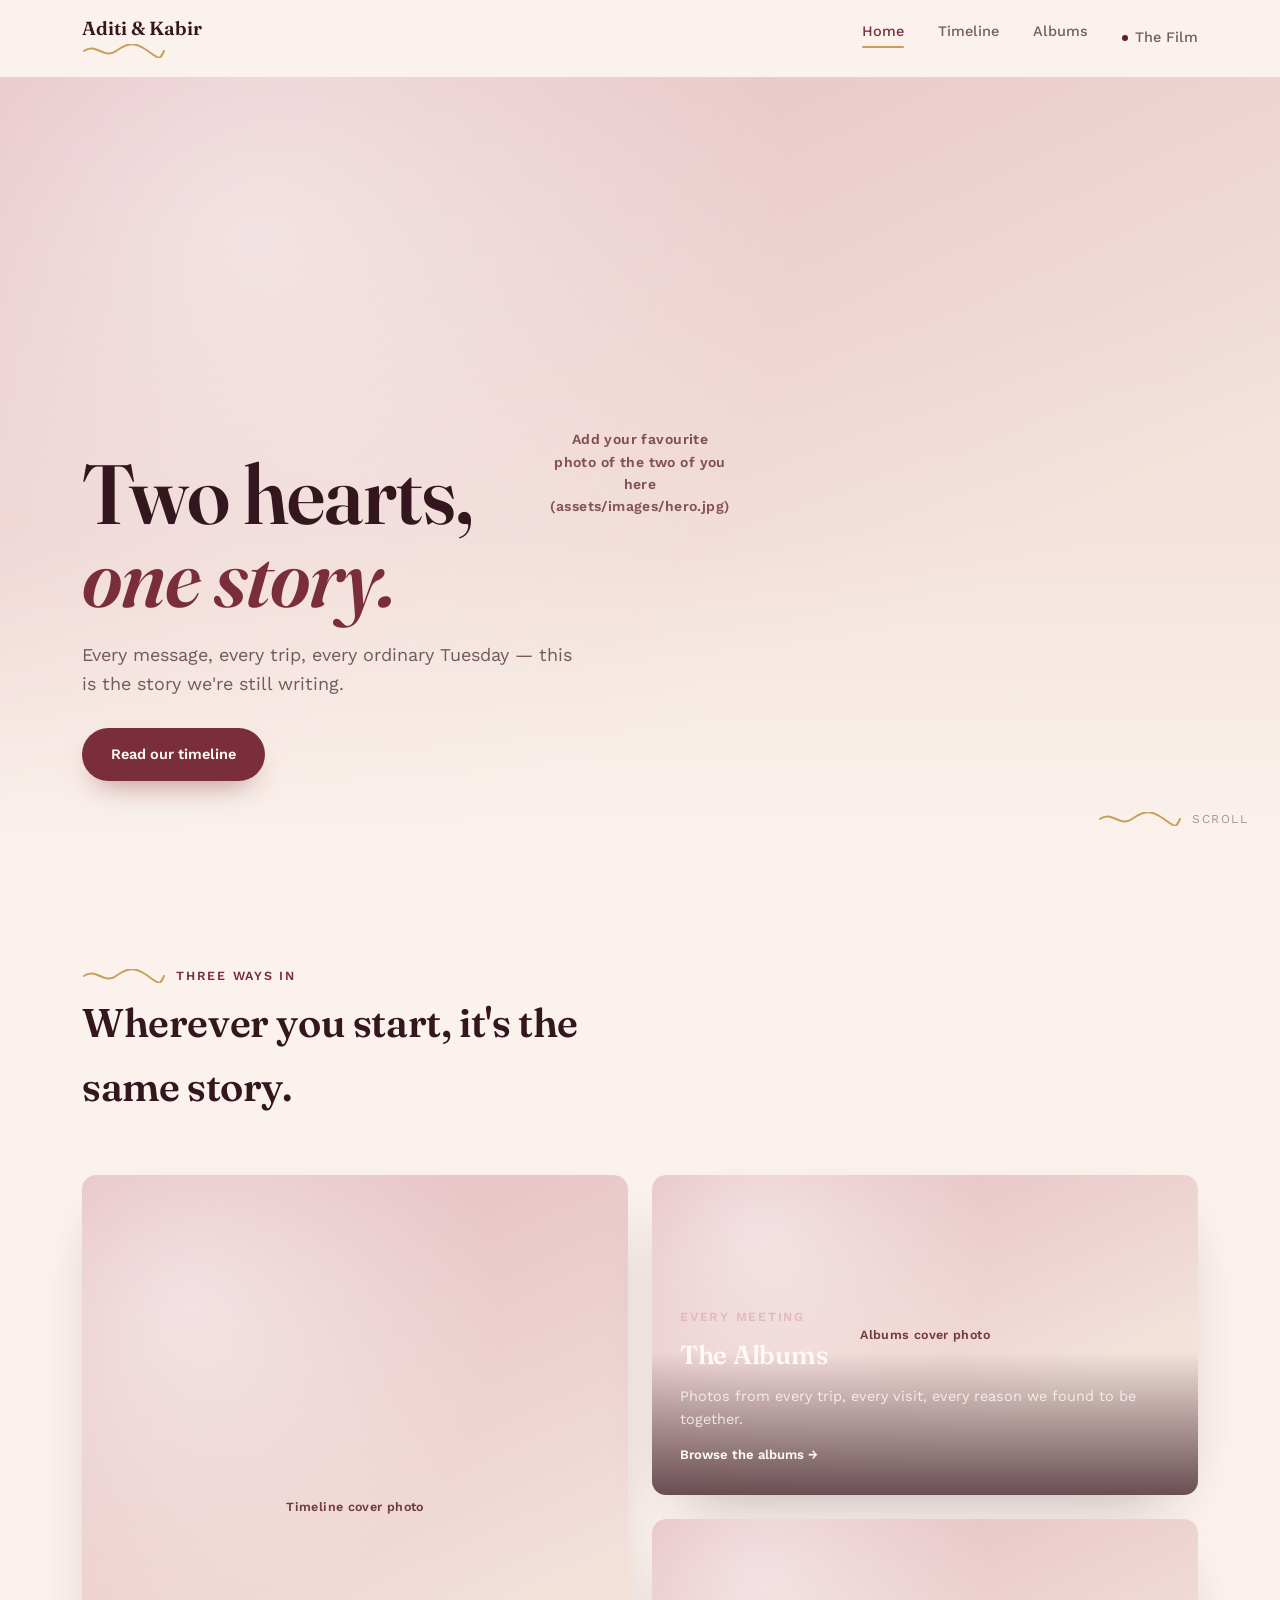
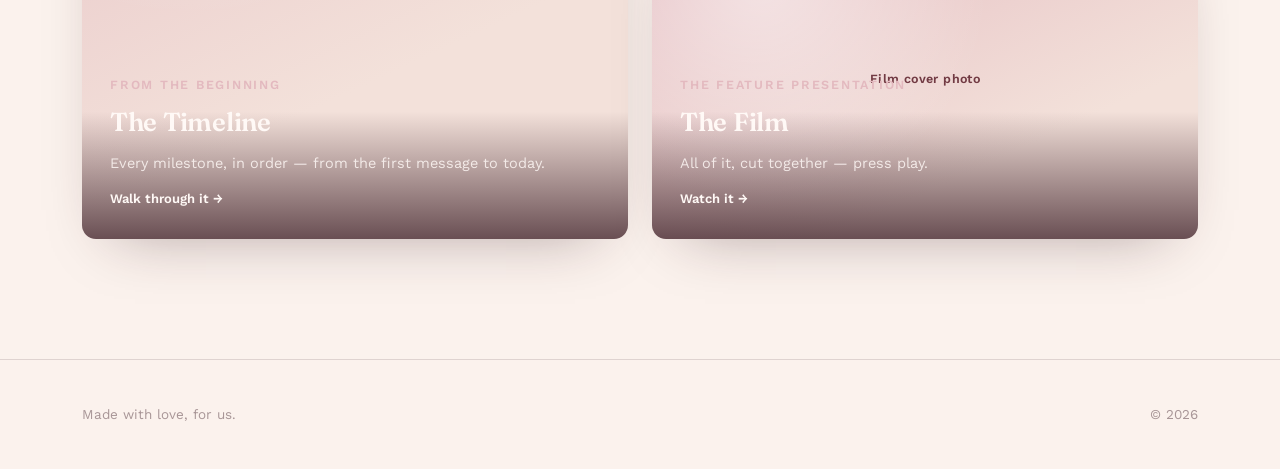
==== index.html @ 3a063661 "Update index.html" ====
<!DOCTYPE html>
<html lang="en">
<head>
<meta charset="UTF-8">
<meta name="viewport" content="width=device-width, initial-scale=1.0">
<title>Sreelajoyoti & Arijeet</title>
<link rel="preconnect" href="https://fonts.googleapis.com">
<link href="https://fonts.googleapis.com/css2?family=Fraunces:ital,wght@0,300..700;1,300..700&family=Work+Sans:wght@400;500;600;700&display=swap" rel="stylesheet">
<link rel="stylesheet" href="css/style.css">
</head>
<body>

<header class="site-header">
  <div class="wrap">
    <a href="index.html" class="logo">
      <span data-couple-names>Our Story</span>
      <small data-thread></small>
    </a>
    <nav>
      <button class="nav-toggle" aria-label="Toggle menu" aria-expanded="false">
        <span></span><span></span><span></span>
      </button>
      <ul class="nav-links">
        <li><a href="index.html" aria-current="page">Home</a></li>
        <li><a href="timeline.html">Timeline</a></li>
        <li><a href="albums.html">Albums</a></li>
        <li><a href="film.html" class="nav-film">The Film</a></li>
      </ul>
    </nav>
  </div>
</header>

<section class="hero">
  <div class="hero-media">
    <div class="placeholder"><span>Add your favourite photo of the two of you here (assets/images/hero.jpg)</span></div>
  </div>
  <div class="hero-inner">
    <h1 id="hero-title">Two hearts,<br><em>one story.</em></h1>
    <p id="hero-subtext">Every message, every trip, every ordinary Tuesday - this is the story we're still writing.</p>
    <a href="timeline.html" class="btn btn-primary">Read our timeline</a>
  </div>
  <div class="scroll-cue"><span data-thread></span> Scroll</div>
</section>

<section class="doors-section">
  <div class="wrap">
    <div class="doors-head">
      <span class="eyebrow"><span data-thread></span> Three ways in</span>
      <h2>Wherever you start, it's the same story.</h2>
    </div>
    <div class="doors-grid">
      <a href="timeline.html" class="door">
        <div class="placeholder"><span>Timeline cover photo</span></div>
        <div class="door-content">
          <span class="eyebrow">From the beginning</span>
          <h3>The Timeline</h3>
          <p>Every milestone, in order — from the first message to today.</p>
          <span class="door-arrow">Walk through it →</span>
        </div>
      </a>
      <a href="albums.html" class="door">
        <div class="placeholder"><span>Albums cover photo</span></div>
        <div class="door-content">
          <span class="eyebrow">Every meeting</span>
          <h3>The Albums</h3>
          <p>Photos from every trip, every visit, every reason we found to be together.</p>
          <span class="door-arrow">Browse the albums →</span>
        </div>
      </a>
      <a href="film.html" class="door">
        <div class="placeholder"><span>Film cover photo</span></div>
        <div class="door-content">
          <span class="eyebrow">The feature presentation</span>
          <h3>The Film</h3>
          <p>All of it, cut together — press play.</p>
          <span class="door-arrow">Watch it →</span>
        </div>
      </a>
    </div>
  </div>
</section>

<footer class="site-footer">
  <div class="wrap">
    <p data-footer-note>Made with love, for us.</p>
    <p>&copy; <span id="year"></span></p>
  </div>
</footer>

<script src="js/data.js"></script>
<script src="js/main.js"></script>
<script>
  document.getElementById("year").textContent = new Date().getFullYear();
  document.getElementById("hero-subtext").textContent = SITE.heroSubtext;
  document.querySelector("[data-footer-note]").textContent = SITE.footerNote;
  if (SITE.heroImage) {
    document.querySelector(".hero-media").innerHTML =
      `<img src="${SITE.heroImage}" alt="" style="width:100%;height:100%;object-fit:cover;">` +
      document.querySelector(".hero-media").innerHTML;
  }
</script>
</body>
</html>
---- css/style.css ----
/* ============================================================
   OUR STORY — DESIGN SYSTEM
   Theme: Romantic Blush
   ============================================================ */

:root {
  /* colour */
  --bg: #fbf2ed;
  --bg-alt: #f3e1da;
  --bg-card: #fffdfb;
  --ink: #34161f;
  --ink-soft: rgba(52, 22, 31, 0.68);
  --ink-faint: rgba(52, 22, 31, 0.42);
  --rose: #c97b86;
  --rose-soft: #e3b9bf;
  --wine: #7a2e3b;
  --wine-deep: #5c1f2a;
  --gold: #c6a15b;
  --line: rgba(52, 22, 31, 0.14);
  --shadow: 0 24px 60px -32px rgba(52, 22, 31, 0.4);

  /* type */
  --serif: "Fraunces", "Iowan Old Style", serif;
  --sans: "Work Sans", -apple-system, BlinkMacSystemFont, sans-serif;
  --heavy: "Archivo", "Work Sans", sans-serif;

  /* layout */
  --max: 1180px;
  --radius: 14px;
  --radius-sm: 8px;
}

* {
  box-sizing: border-box;
}

html {
  scroll-behavior: smooth;
}

@media (prefers-reduced-motion: reduce) {
  html {
    scroll-behavior: auto;
  }
  * {
    animation-duration: 0.001ms !important;
    animation-iteration-count: 1 !important;
    transition-duration: 0.001ms !important;
  }
}

body {
  margin: 0;
  background: var(--bg);
  color: var(--ink);
  font-family: var(--sans);
  font-size: 16px;
  line-height: 1.6;
  -webkit-font-smoothing: antialiased;
}

h1, h2, h3, h4 {
  font-family: var(--serif);
  font-weight: 600;
  margin: 0 0 0.4em;
  letter-spacing: -0.01em;
}

p {
  margin: 0 0 1em;
  color: var(--ink-soft);
}

a {
  color: inherit;
  text-decoration: none;
}

img {
  max-width: 100%;
  display: block;
}

.wrap {
  max-width: var(--max);
  margin: 0 auto;
  padding: 0 32px;
}

:focus-visible {
  outline: 2px solid var(--wine);
  outline-offset: 3px;
}

/* -----------------------------------------
   THREAD MOTIF
   A recurring hand-drawn thread that ties
   moments together — used as an underline,
   a divider, and the spine of the timeline.
------------------------------------------ */
.thread {
  display: block;
  width: 84px;
  height: 14px;
}
.thread path {
  fill: none;
  stroke: var(--gold);
  stroke-width: 2;
  stroke-linecap: round;
}

.eyebrow {
  display: inline-flex;
  align-items: center;
  gap: 10px;
  font-family: var(--sans);
  font-size: 12.5px;
  letter-spacing: 0.14em;
  text-transform: uppercase;
  color: var(--wine);
  font-weight: 600;
}

/* -----------------------------------------
   HEADER
------------------------------------------ */
.site-header {
  position: sticky;
  top: 0;
  z-index: 40;
  background: rgba(251, 242, 237, 0.86);
  backdrop-filter: blur(10px);
  border-bottom: 1px solid transparent;
  transition: border-color 0.3s ease;
}
.site-header.is-solid {
  border-bottom-color: var(--line);
}
.site-header .wrap {
  display: flex;
  align-items: center;
  justify-content: space-between;
  height: 76px;
}
.logo {
  font-family: var(--serif);
  font-size: 19px;
  font-weight: 600;
  display: flex;
  flex-direction: column;
  line-height: 1;
}
.logo small {
  margin-top: 6px;
}

.nav-links {
  display: flex;
  gap: 34px;
  list-style: none;
  margin: 0;
  padding: 0;
  font-size: 14.5px;
  font-weight: 500;
}
.nav-links a {
  position: relative;
  padding: 6px 0;
  color: var(--ink-soft);
  transition: color 0.2s ease;
}
.nav-links a:hover,
.nav-links a[aria-current="page"] {
  color: var(--wine);
}
.nav-links a[aria-current="page"]::after {
  content: "";
  position: absolute;
  left: 0;
  right: 0;
  bottom: -2px;
  height: 2px;
  background: var(--gold);
  border-radius: 2px;
}
.nav-film {
  display: inline-flex;
  align-items: center;
  gap: 7px;
}
.nav-film::before {
  content: "";
  width: 6px;
  height: 6px;
  border-radius: 50%;
  background: var(--wine-deep);
}

.nav-toggle {
  display: none;
  background: none;
  border: none;
  cursor: pointer;
  padding: 6px;
}
.nav-toggle span {
  display: block;
  width: 22px;
  height: 2px;
  background: var(--ink);
  margin: 5px 0;
  transition: transform 0.25s ease, opacity 0.25s ease;
}

@media (max-width: 780px) {
  .nav-toggle {
    display: block;
  }
  .nav-links {
    position: fixed;
    inset: 76px 0 0 0;
    background: var(--bg);
    flex-direction: column;
    align-items: center;
    justify-content: center;
    gap: 30px;
    font-size: 20px;
    transform: translateY(-12px);
    opacity: 0;
    pointer-events: none;
    transition: opacity 0.25s ease, transform 0.25s ease;
  }
  .nav-links.is-open {
    opacity: 1;
    transform: translateY(0);
    pointer-events: auto;
  }
}

/* -----------------------------------------
   BUTTONS
------------------------------------------ */
.btn {
  display: inline-flex;
  align-items: center;
  gap: 10px;
  padding: 14px 28px;
  border-radius: 999px;
  font-family: var(--sans);
  font-weight: 600;
  font-size: 14.5px;
  cursor: pointer;
  border: 1px solid transparent;
  transition: transform 0.2s ease, background 0.2s ease, box-shadow 0.2s ease;
}
.btn:hover {
  transform: translateY(-1px);
}
.btn-primary {
  background: var(--wine);
  color: #fff9f6;
  box-shadow: 0 14px 30px -14px rgba(122, 46, 59, 0.6);
}
.btn-primary:hover {
  background: var(--wine-deep);
}
.btn-ghost {
  background: transparent;
  border-color: var(--line);
  color: var(--ink);
}
.btn-ghost:hover {
  border-color: var(--wine);
  color: var(--wine);
}

/* -----------------------------------------
   PLACEHOLDER TILES
   Used everywhere a real photo will
   eventually go.
------------------------------------------ */
.placeholder {
  position: relative;
  display: flex;
  align-items: center;
  justify-content: center;
  text-align: center;
  background: linear-gradient(155deg, var(--rose-soft), var(--bg-alt) 70%);
  color: var(--wine-deep);
  font-family: var(--sans);
  font-size: 12.5px;
  font-weight: 600;
  letter-spacing: 0.03em;
  padding: 18px;
  overflow: hidden;
}
.placeholder::before {
  content: "";
  position: absolute;
  inset: 0;
  background-image: radial-gradient(circle at 20% 20%, rgba(255,255,255,0.5), transparent 45%);
}
.placeholder span {
  position: relative;
  max-width: 180px;
  opacity: 0.85;
}

/* -----------------------------------------
   HERO (landing page)
------------------------------------------ */
.hero {
  position: relative;
  min-height: 88vh;
  display: flex;
  align-items: flex-end;
  overflow: hidden;
}
.hero-media {
  position: absolute;
  inset: 0;
  z-index: 0;
}
.hero-media .placeholder {
  height: 100%;
  font-size: 14px;
}
.hero-media::after {
  content: "";
  position: absolute;
  inset: 0;
  background: linear-gradient(0deg, var(--bg) 2%, rgba(251,242,237,0.15) 42%, rgba(251,242,237,0.05) 70%);
}
.hero-inner {
  position: relative;
  z-index: 1;
  padding: 0 32px 88px;
  max-width: var(--max);
  margin: 0 auto;
  width: 100%;
}
.hero h1 {
  font-size: clamp(44px, 7vw, 84px);
  line-height: 0.98;
  max-width: 14ch;
  margin-bottom: 0.28em;
}
.hero h1 em {
  font-style: italic;
  color: var(--wine);
}
.hero p {
  max-width: 46ch;
  font-size: 18px;
  color: var(--ink-soft);
  margin-bottom: 1.6em;
}
.scroll-cue {
  position: absolute;
  right: 32px;
  bottom: 40px;
  display: flex;
  align-items: center;
  gap: 10px;
  font-size: 12px;
  letter-spacing: 0.12em;
  text-transform: uppercase;
  color: var(--ink-faint);
  z-index: 1;
}
.scroll-cue .thread {
  animation: drift 2.6s ease-in-out infinite;
}
@keyframes drift {
  0%, 100% { transform: translateY(0); }
  50% { transform: translateY(6px); }
}

/* -----------------------------------------
   DOORS (landing page — 3 ways into the story)
------------------------------------------ */
.doors-section {
  padding: 96px 0 120px;
}
.doors-head {
  max-width: 56ch;
  margin-bottom: 56px;
}
.doors-head h2 {
  font-size: clamp(28px, 4vw, 40px);
}
.doors-grid {
  display: grid;
  gap: 24px;
  grid-template-columns: repeat(6, 1fr);
  grid-template-areas:
    "a a a b b b"
    "a a a c c c";
}
.door:nth-of-type(1) { grid-area: a; }
.door:nth-of-type(2) { grid-area: b; }
.door:nth-of-type(3) { grid-area: c; }

.door {
  position: relative;
  border-radius: var(--radius);
  overflow: hidden;
  min-height: 320px;
  display: flex;
  align-items: flex-end;
  box-shadow: var(--shadow);
  transition: transform 0.35s ease;
}
.door:hover {
  transform: translateY(-4px);
}
.door .placeholder {
  position: absolute;
  inset: 0;
  border-radius: var(--radius);
}
.door-content {
  position: relative;
  z-index: 1;
  padding: 28px;
  width: 100%;
  background: linear-gradient(0deg, rgba(52,22,31,0.72) 0%, rgba(52,22,31,0.0) 65%);
}
.door-content .eyebrow {
  color: var(--rose-soft);
}
.door-content h3 {
  color: #fff9f6;
  font-size: 26px;
  margin: 6px 0 8px;
}
.door-content p {
  color: rgba(255,249,246,0.82);
  font-size: 14.5px;
  margin: 0;
}
.door-arrow {
  display: inline-flex;
  margin-top: 14px;
  color: #fff9f6;
  font-size: 13px;
  font-weight: 600;
  align-items: center;
  gap: 6px;
}

@media (max-width: 860px) {
  .doors-grid {
    grid-template-columns: 1fr;
    grid-template-areas: "a" "b" "c";
  }
  .door {
    min-height: 240px;
  }
}

/* -----------------------------------------
   PAGE INTRO (timeline / albums)
------------------------------------------ */
.page-intro {
  padding: 72px 0 40px;
}
.page-intro h1 {
  font-size: clamp(36px, 5vw, 56px);
}
.page-intro p {
  max-width: 52ch;
  font-size: 17px;
}

/* -----------------------------------------
   TIMELINE PAGE
------------------------------------------ */
.timeline {
  position: relative;
  padding: 40px 0 140px;
}
.timeline-spine {
  position: absolute;
  left: 50%;
  top: 0;
  bottom: 0;
  width: 2px;
  transform: translateX(-1px);
  background-image: linear-gradient(var(--gold) 60%, transparent 0%);
  background-size: 2px 14px;
  background-repeat: repeat-y;
  opacity: 0.55;
}
.entry {
  position: relative;
  width: 100%;
  display: grid;
  grid-template-columns: 1fr 64px 1fr;
  align-items: center;
  margin-bottom: 64px;
  opacity: 0;
  transform: translateY(28px);
  transition: opacity 0.7s ease, transform 0.7s ease;
}
.entry.is-visible {
  opacity: 1;
  transform: translateY(0);
}
.entry-dot {
  grid-column: 2;
  width: 12px;
  height: 12px;
  border-radius: 50%;
  background: var(--wine);
  border: 3px solid var(--bg);
  box-shadow: 0 0 0 2px var(--gold);
  justify-self: center;
}
.entry-card {
  background: var(--bg-card);
  border: 1px solid var(--line);
  border-radius: var(--radius);
  padding: 26px 28px;
  box-shadow: var(--shadow);
}
.entry:nth-child(odd) .entry-card {
  grid-column: 1;
  text-align: right;
}
.entry:nth-child(even) .entry-card {
  grid-column: 3;
}
.entry-date {
  font-family: var(--serif);
  font-style: italic;
  color: var(--gold);
  font-size: 14px;
  display: block;
  margin-bottom: 6px;
}
.entry-card h3 {
  font-size: 22px;
  margin-bottom: 8px;
}
.entry-card p {
  font-size: 14.5px;
  margin-bottom: 14px;
}
.entry-photo {
  height: 140px;
  border-radius: var(--radius-sm);
}

@media (max-width: 760px) {
  .timeline-spine {
    left: 20px;
  }
  .entry {
    grid-template-columns: 40px 1fr;
    margin-bottom: 40px;
  }
  .entry-dot {
    grid-column: 1;
  }
  .entry:nth-child(odd) .entry-card,
  .entry:nth-child(even) .entry-card {
    grid-column: 2;
    text-align: left;
  }
}

/* -----------------------------------------
   ALBUMS PAGE
------------------------------------------ */
.albums-grid {
  display: grid;
  grid-template-columns: repeat(auto-fill, minmax(260px, 1fr));
  gap: 24px;
  padding-bottom: 120px;
}
.album-card {
  border: none;
  background: none;
  padding: 0;
  text-align: left;
  cursor: pointer;
  font-family: var(--sans);
}
.album-cover {
  height: 220px;
  border-radius: var(--radius);
  margin-bottom: 14px;
  box-shadow: var(--shadow);
  transition: transform 0.3s ease;
}
.album-card:hover .album-cover {
  transform: translateY(-3px);
}
.album-card h3 {
  font-size: 19px;
  margin-bottom: 4px;
}
.album-meta {
  font-size: 13px;
  color: var(--ink-faint);
}

/* Lightbox */
.lightbox {
  position: fixed;
  inset: 0;
  z-index: 100;
  background: rgba(30, 12, 17, 0.92);
  display: flex;
  align-items: center;
  justify-content: center;
  padding: 40px 24px;
  opacity: 0;
  pointer-events: none;
  transition: opacity 0.25s ease;
}
.lightbox.is-open {
  opacity: 1;
  pointer-events: auto;
}
.lightbox-panel {
  background: var(--bg);
  border-radius: var(--radius);
  max-width: 880px;
  width: 100%;
  max-height: 86vh;
  overflow-y: auto;
  padding: 36px;
}
.lightbox-head {
  display: flex;
  justify-content: space-between;
  align-items: flex-start;
  margin-bottom: 22px;
  gap: 20px;
}
.lightbox-close {
  background: var(--bg-alt);
  border: none;
  width: 38px;
  height: 38px;
  border-radius: 50%;
  font-size: 18px;
  cursor: pointer;
  flex-shrink: 0;
}
.lightbox-photos {
  display: grid;
  grid-template-columns: repeat(auto-fill, minmax(180px, 1fr));
  gap: 14px;
}
.lightbox-photos .placeholder {
  height: 160px;
  border-radius: var(--radius-sm);
  font-size: 11.5px;
}

/* -----------------------------------------
   FOOTER
------------------------------------------ */
.site-footer {
  border-top: 1px solid var(--line);
  padding: 44px 0;
}
.site-footer .wrap {
  display: flex;
  align-items: center;
  justify-content: space-between;
  flex-wrap: wrap;
  gap: 16px;
}
.site-footer p {
  margin: 0;
  font-size: 13.5px;
  color: var(--ink-faint);
}
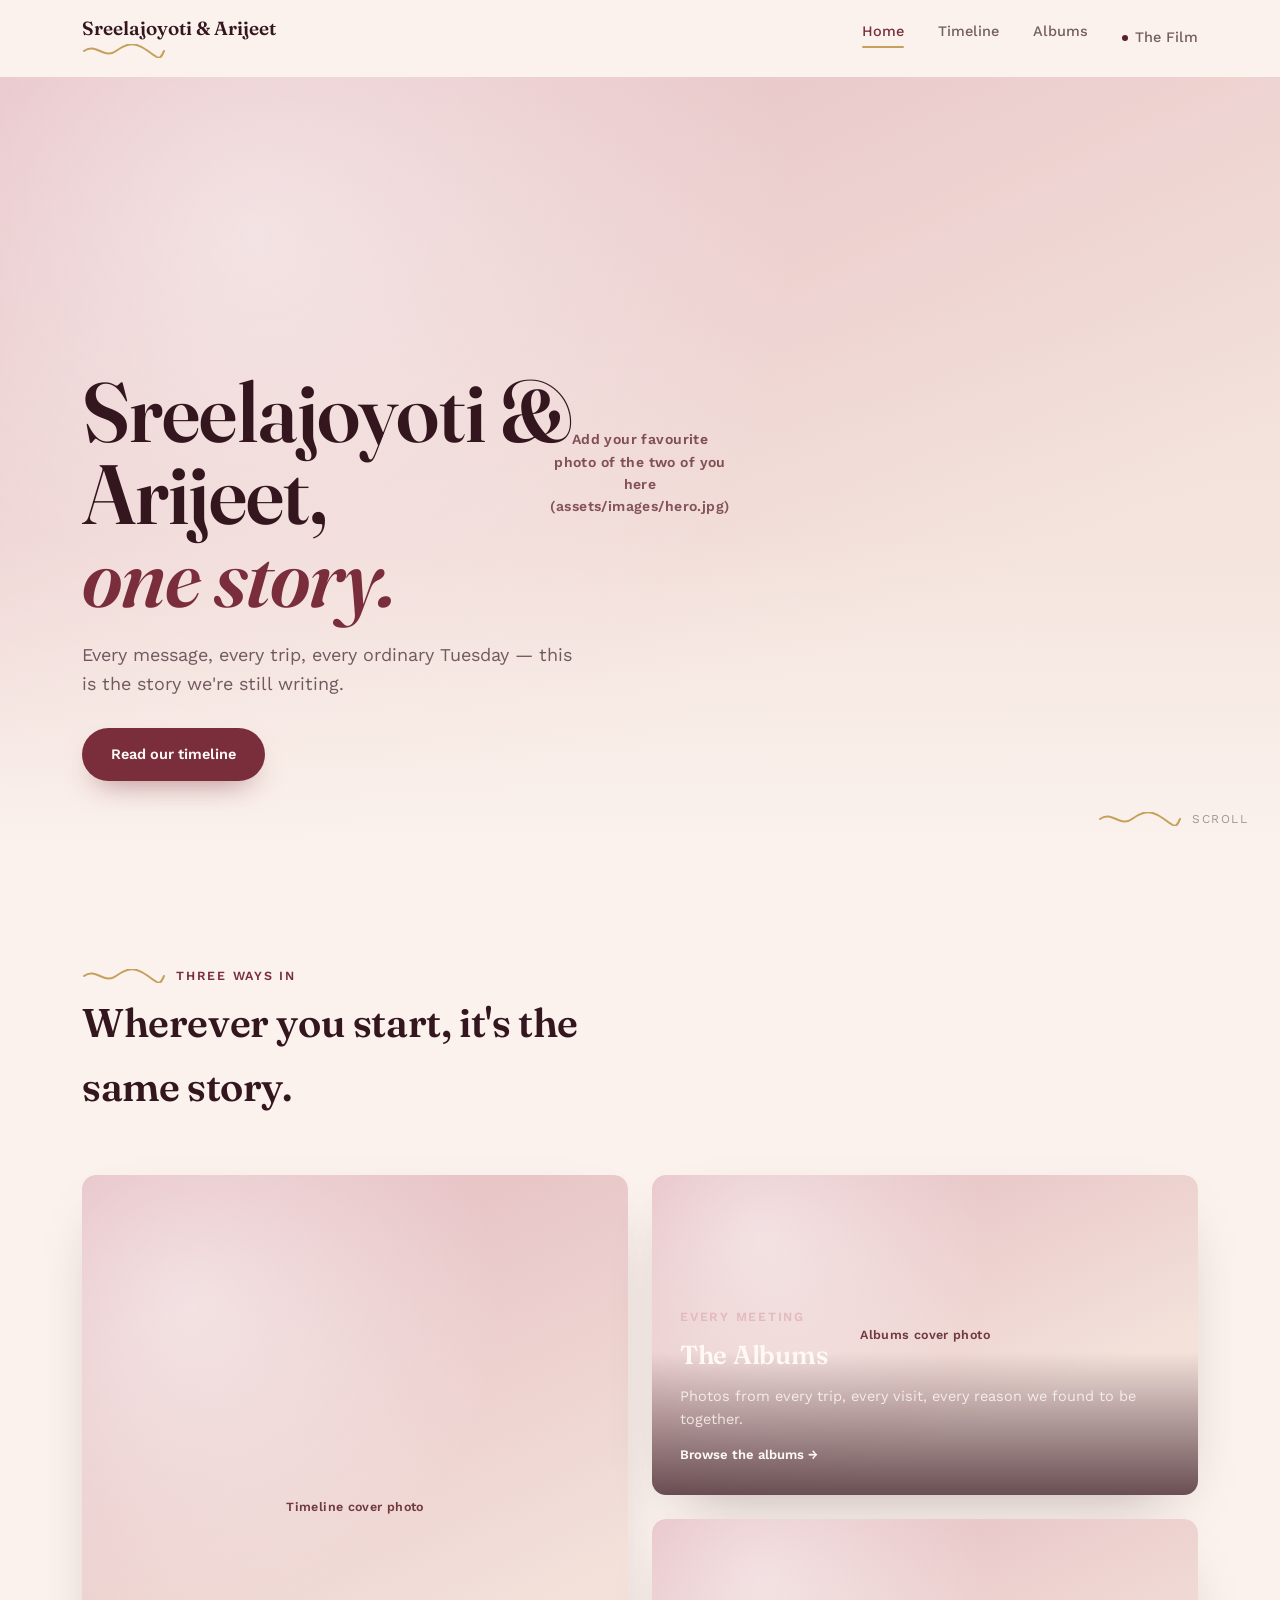
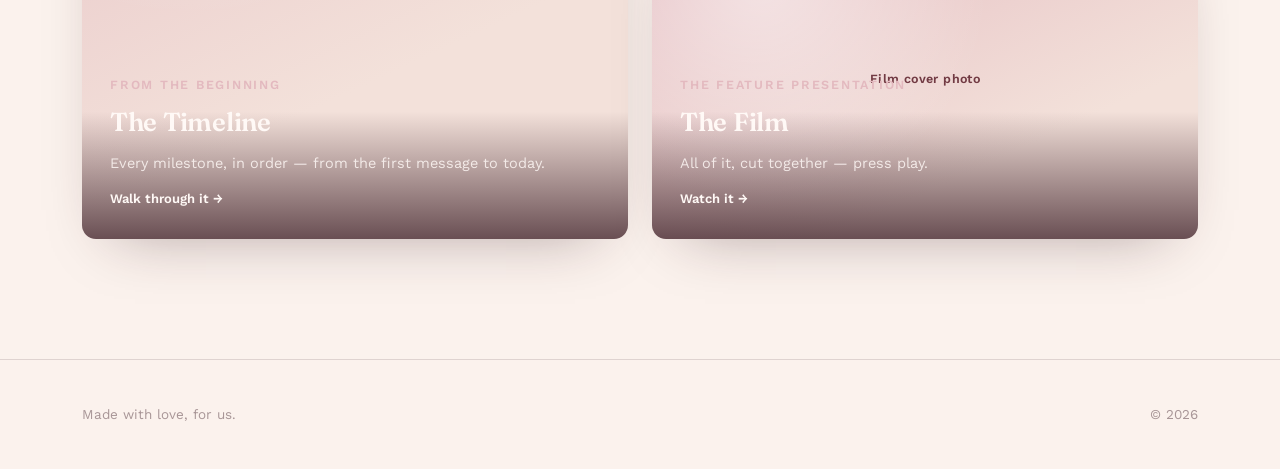
==== commit 8c8e2737: "Add files via upload" ====
--- a/index.html
+++ b/index.html
@@ -3,7 +3,7 @@
 <head>
 <meta charset="UTF-8">
 <meta name="viewport" content="width=device-width, initial-scale=1.0">
-<title>Sreelajoyoti & Arijeet</title>
+<title>Our Story</title>
 <link rel="preconnect" href="https://fonts.googleapis.com">
 <link href="https://fonts.googleapis.com/css2?family=Fraunces:ital,wght@0,300..700;1,300..700&family=Work+Sans:wght@400;500;600;700&display=swap" rel="stylesheet">
 <link rel="stylesheet" href="css/style.css">
@@ -35,8 +35,8 @@
     <div class="placeholder"><span>Add your favourite photo of the two of you here (assets/images/hero.jpg)</span></div>
   </div>
   <div class="hero-inner">
-    <h1 id="hero-title">Two hearts,<br><em>one story.</em></h1>
-    <p id="hero-subtext">Every message, every trip, every ordinary Tuesday - this is the story we're still writing.</p>
+    <h1 id="hero-title">Sreelajoyoti &amp; Arijeet,<br><em>one story.</em></h1>
+    <p id="hero-subtext">Every message, every trip, every ordinary Tuesday — this is the story we're still writing.</p>
     <a href="timeline.html" class="btn btn-primary">Read our timeline</a>
   </div>
   <div class="scroll-cue"><span data-thread></span> Scroll</div>
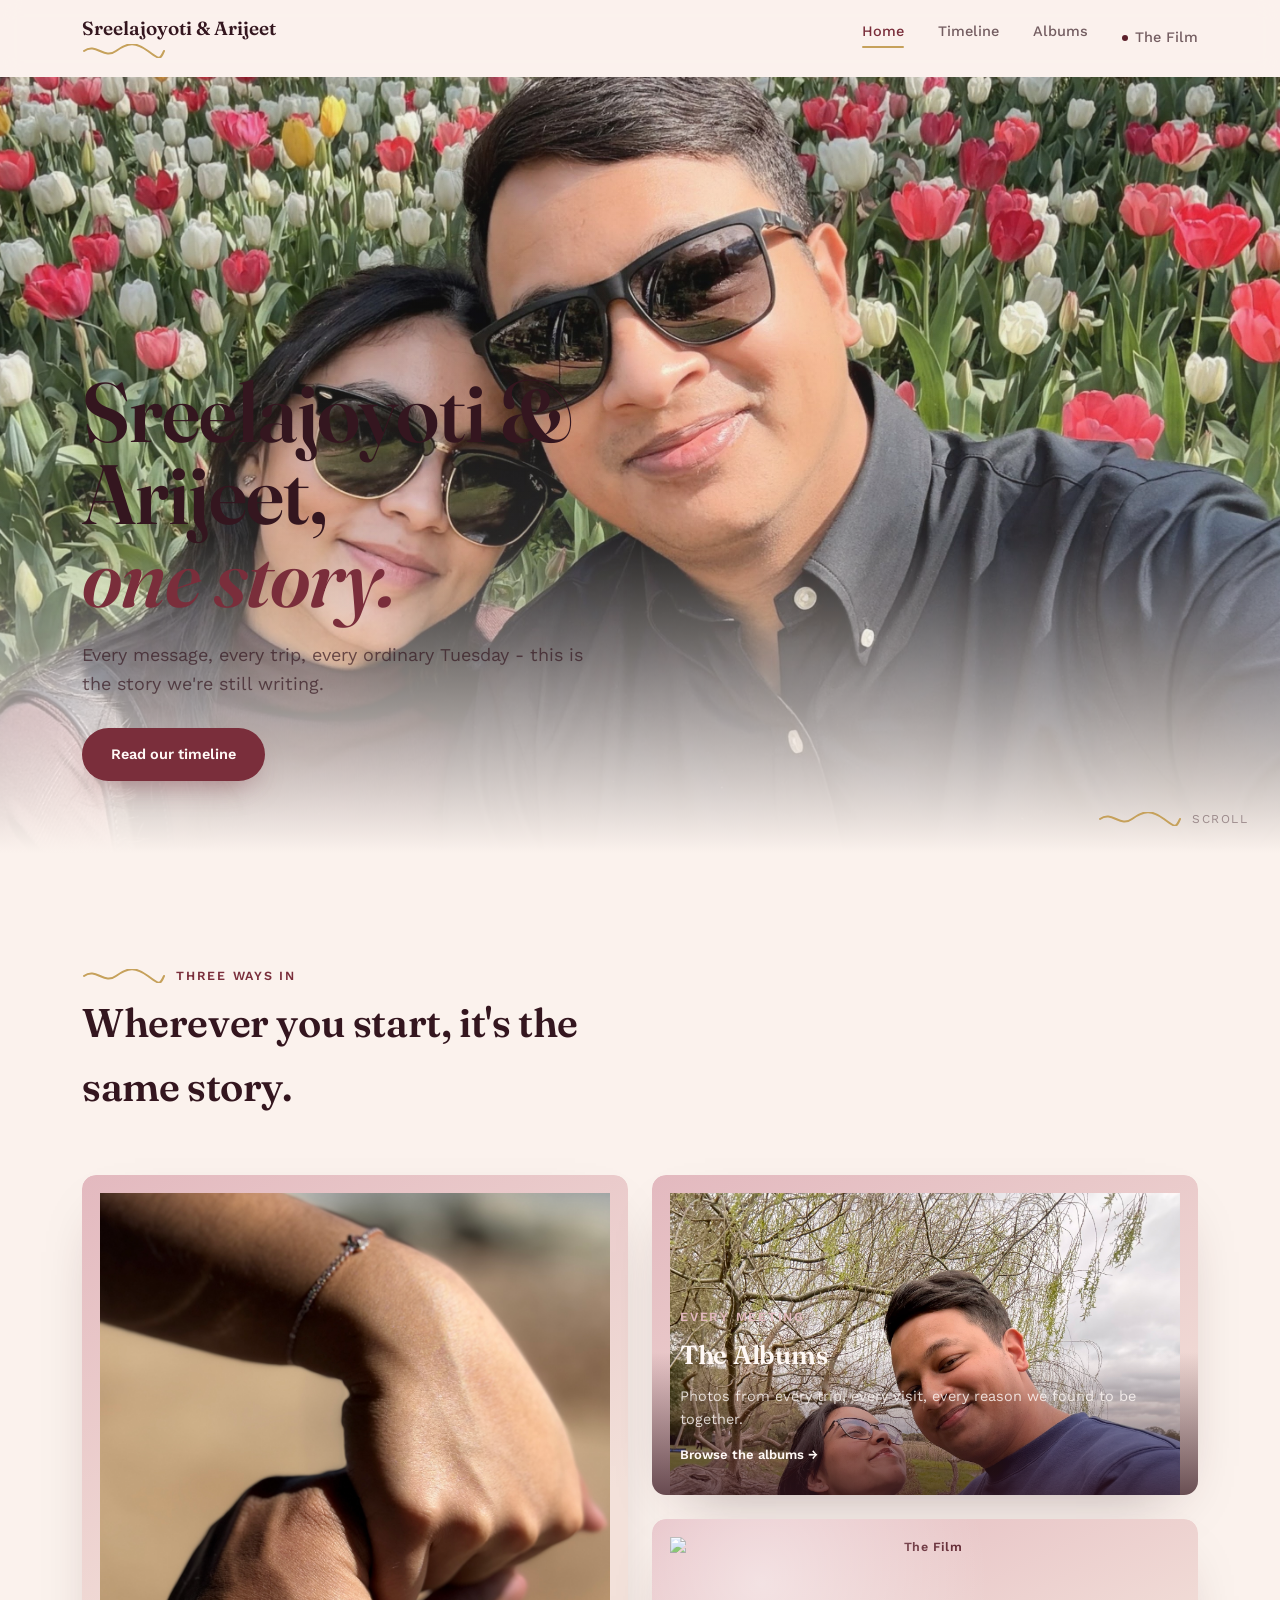
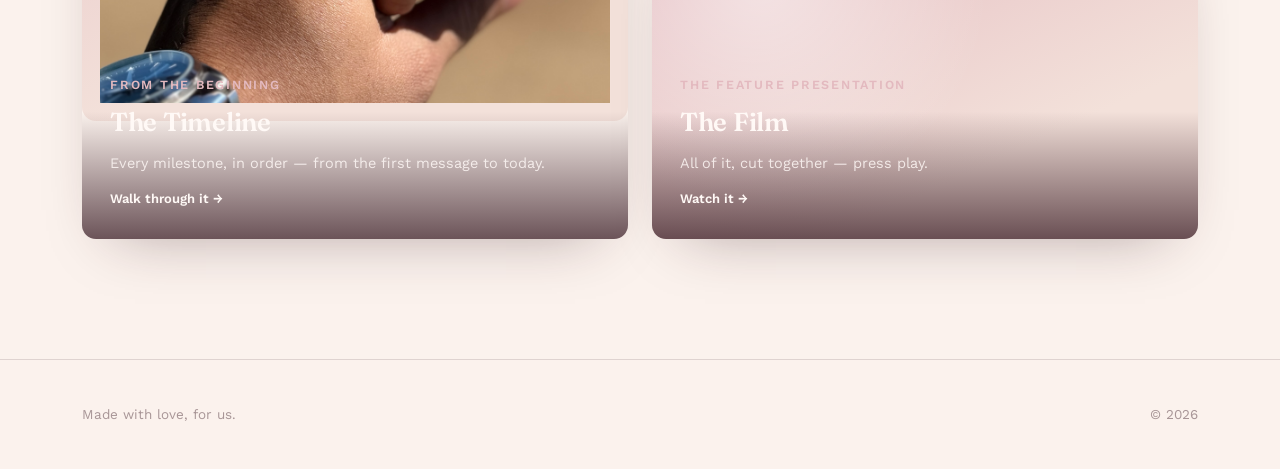
==== commit 6d1b09c4: "Update index.html" ====
--- a/index.html
+++ b/index.html
@@ -50,7 +50,7 @@
     </div>
     <div class="doors-grid">
       <a href="timeline.html" class="door">
-        <div class="placeholder"><span>Timeline cover photo</span></div>
+        <img class="placeholder" src="assets/images/Album_2_Perth_during_Easter_2026/Cover_Perth_during_Easter_2026.jpg" alt="Timeline">
         <div class="door-content">
           <span class="eyebrow">From the beginning</span>
           <h3>The Timeline</h3>
@@ -59,7 +59,7 @@
         </div>
       </a>
       <a href="albums.html" class="door">
-        <div class="placeholder"><span>Albums cover photo</span></div>
+        <img class="placeholder" src="assets/images/Album_3_Birthday_trip_to_Perth/Cover_Birthday_trip_to_Perth.jpeg" alt="Albums">
         <div class="door-content">
           <span class="eyebrow">Every meeting</span>
           <h3>The Albums</h3>
@@ -68,7 +68,7 @@
         </div>
       </a>
       <a href="film.html" class="door">
-        <div class="placeholder"><span>Film cover photo</span></div>
+        <img class="placeholder" src="assets/images/film-cover.jpg" alt="The Film">
         <div class="door-content">
           <span class="eyebrow">The feature presentation</span>
           <h3>The Film</h3>
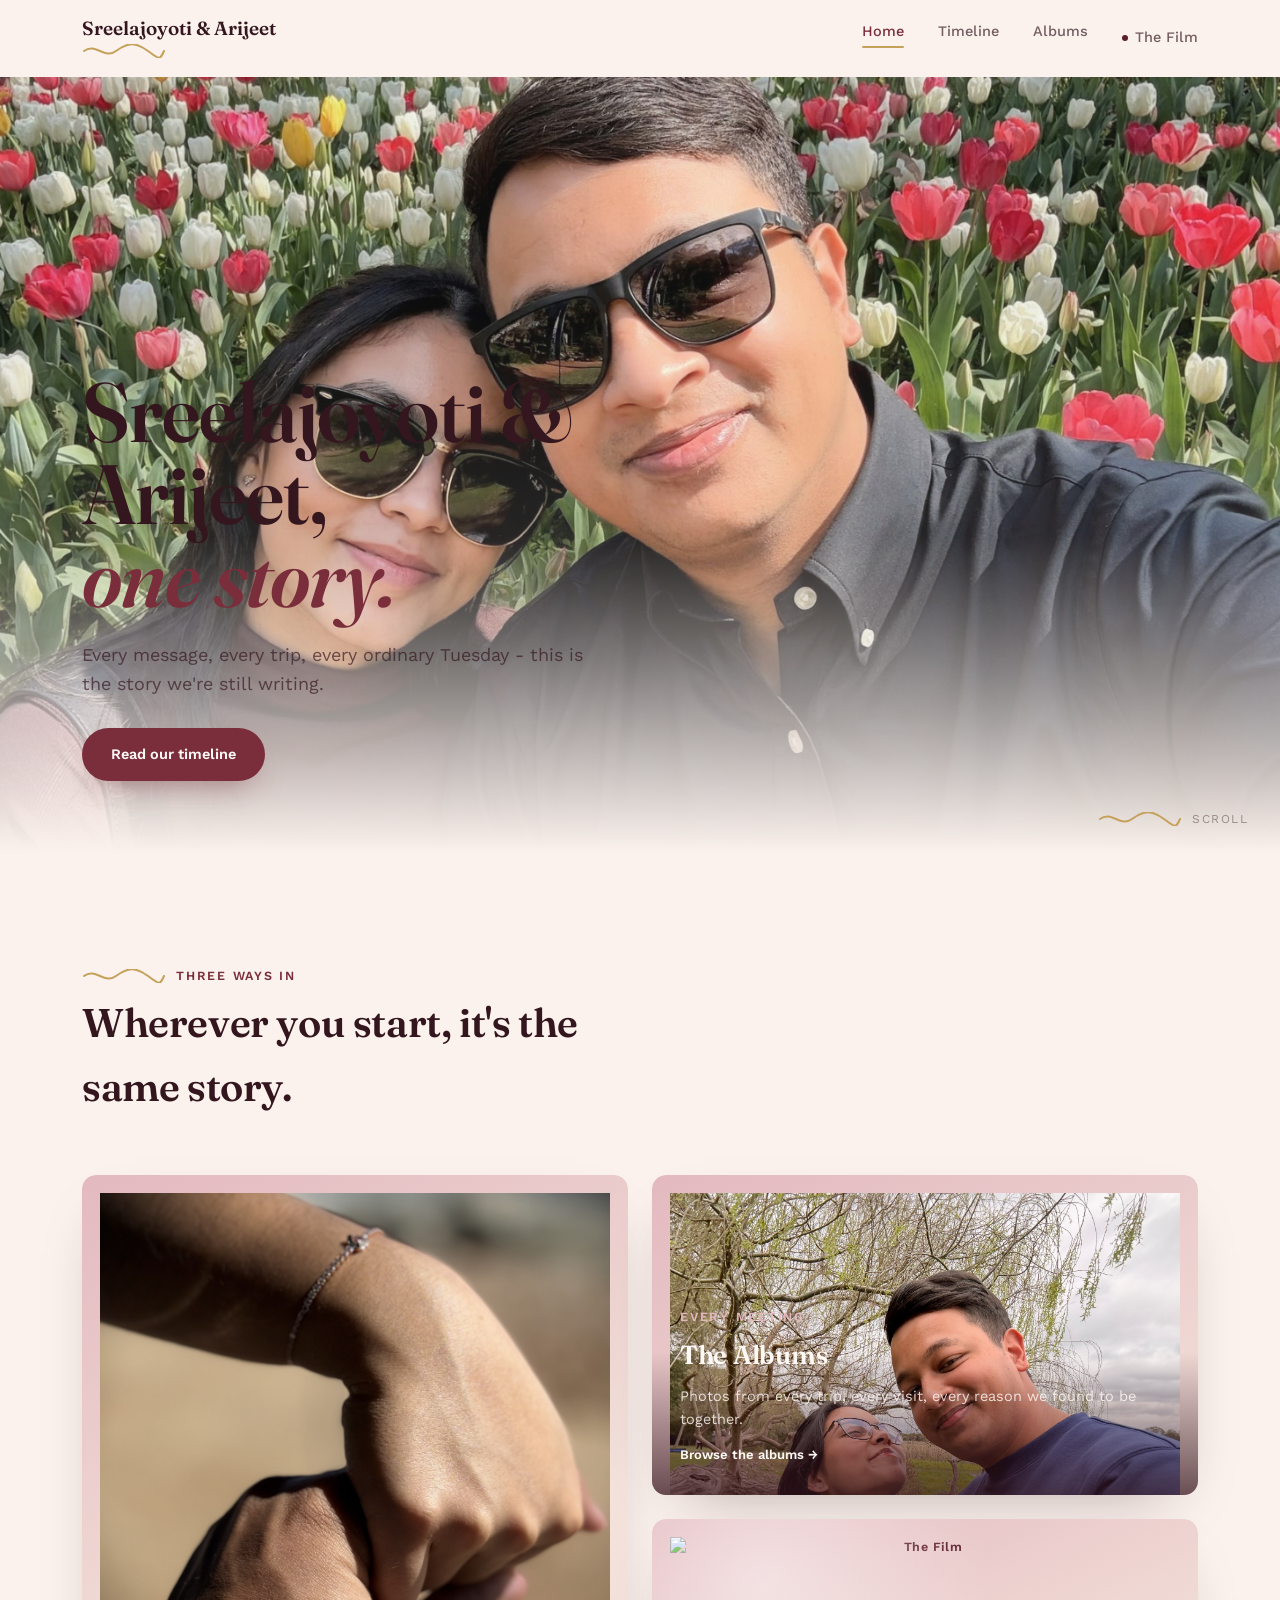
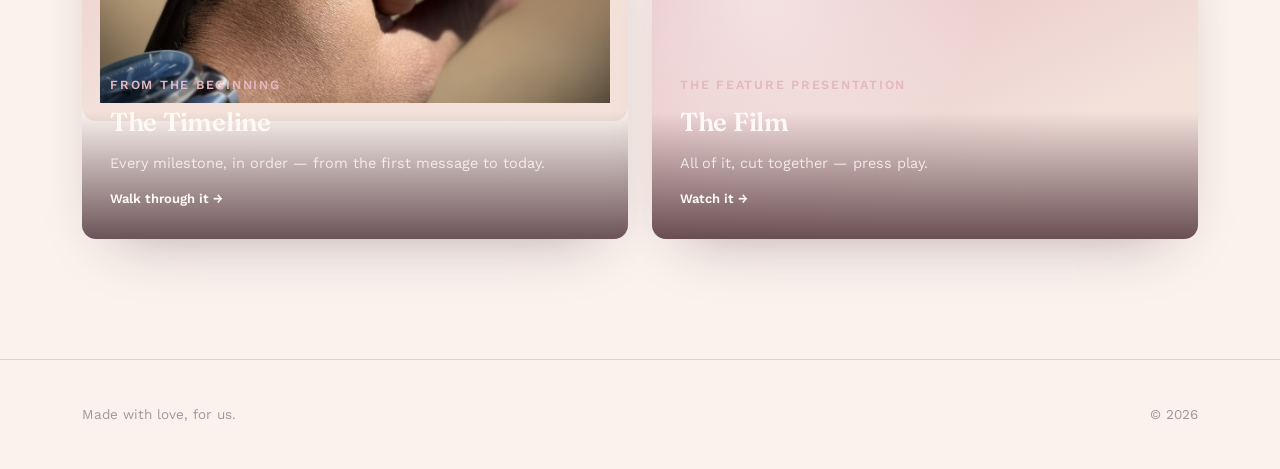
==== commit c3201611: "Update index.html" ====
--- a/index.html
+++ b/index.html
@@ -50,7 +50,7 @@
     </div>
     <div class="doors-grid">
       <a href="timeline.html" class="door">
-        <img class="placeholder" src="assets/images/Album_2_Perth_during_Easter_2026/Cover_Perth_during_Easter_2026.jpg" alt="Timeline">
+        <img class="placeholder" src="assets/images/Index_Cover_Timeline.jpg" alt="Timeline">
         <div class="door-content">
           <span class="eyebrow">From the beginning</span>
           <h3>The Timeline</h3>
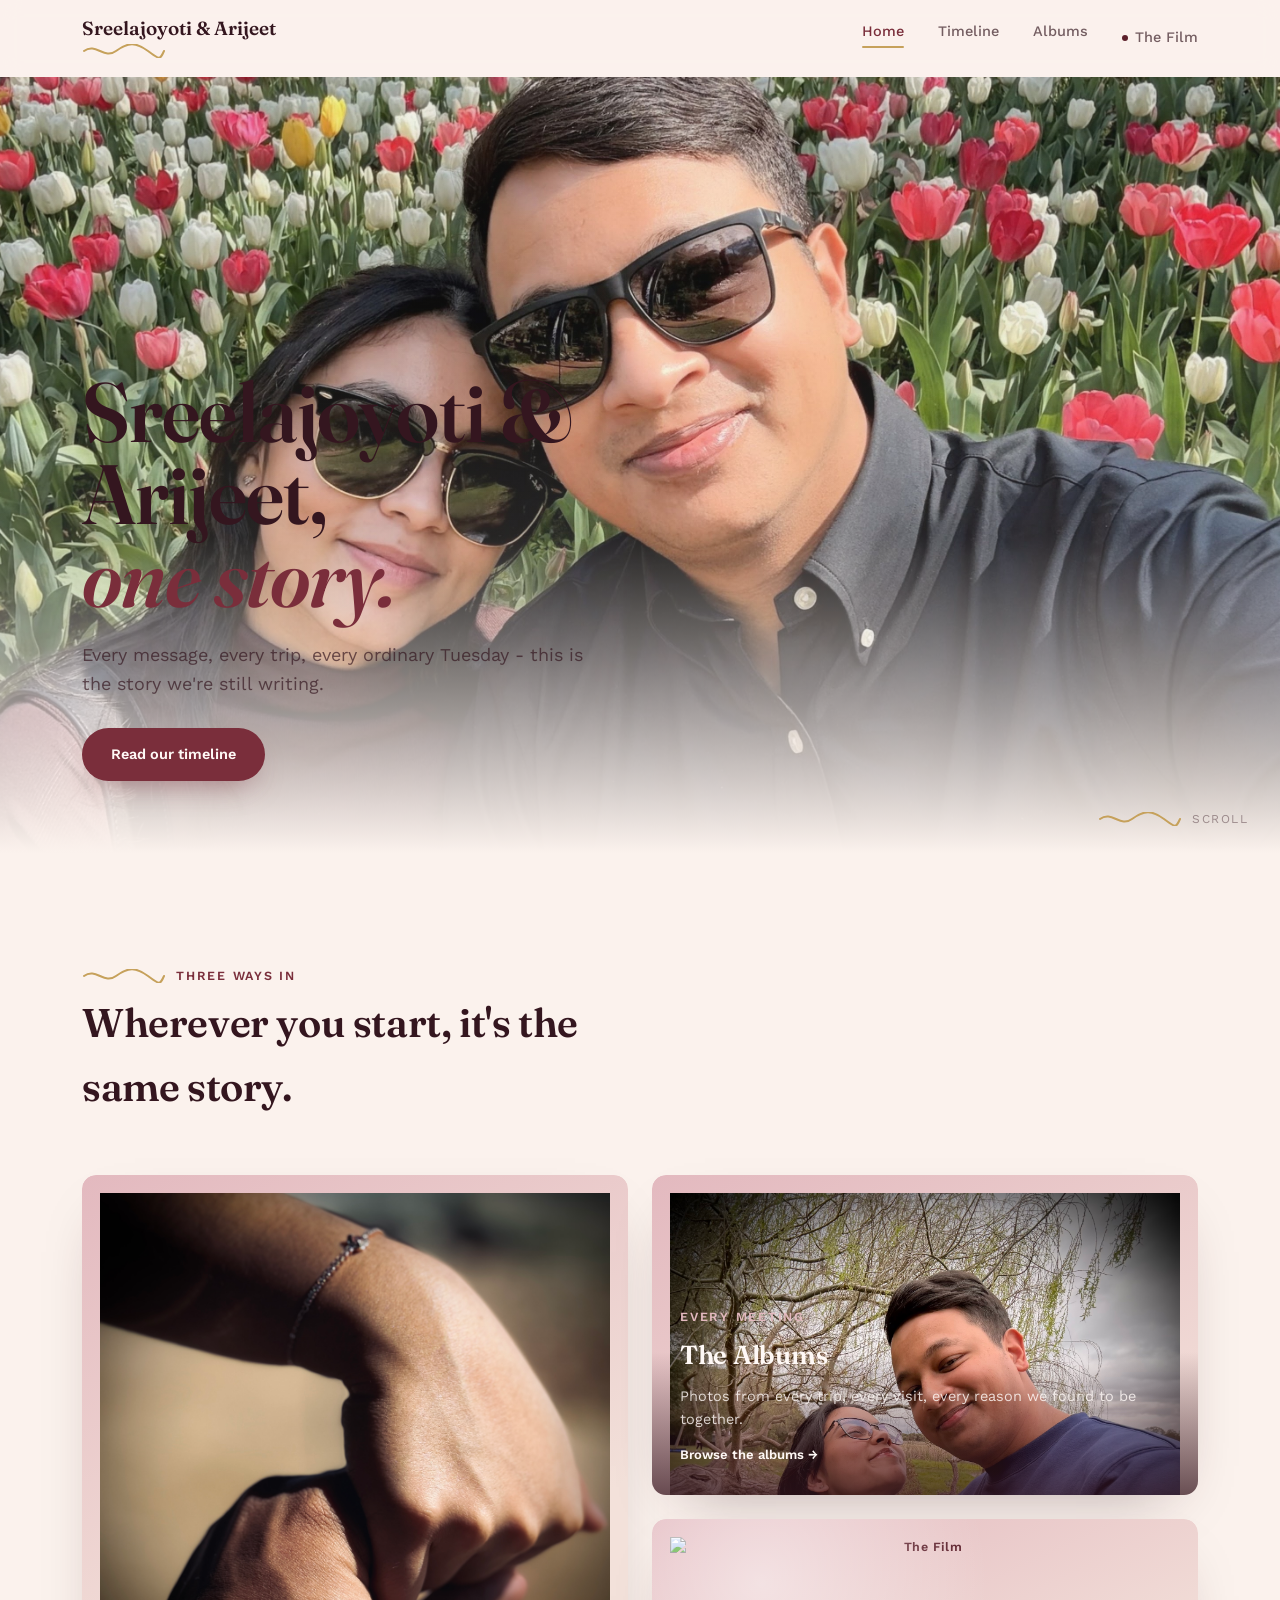
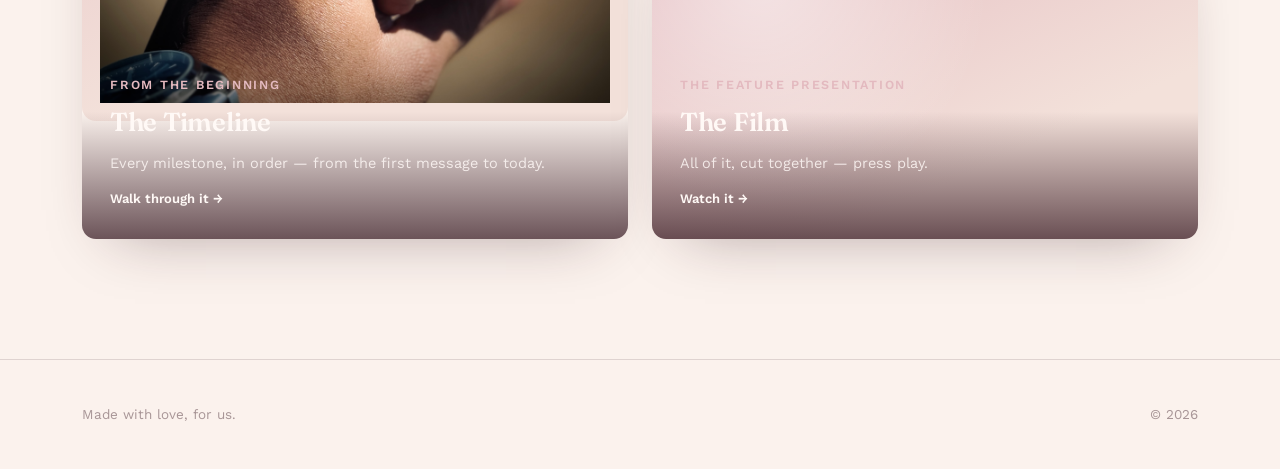
==== commit c8259834: "Update index.html" ====
--- a/index.html
+++ b/index.html
@@ -59,7 +59,7 @@
         </div>
       </a>
       <a href="albums.html" class="door">
-        <img class="placeholder" src="assets/images/Album_3_Birthday_trip_to_Perth/Cover_Birthday_trip_to_Perth.jpeg" alt="Albums">
+        <img class="placeholder" src="assets/images/Index_Cover_Albums.jpeg" alt="Albums">
         <div class="door-content">
           <span class="eyebrow">Every meeting</span>
           <h3>The Albums</h3>
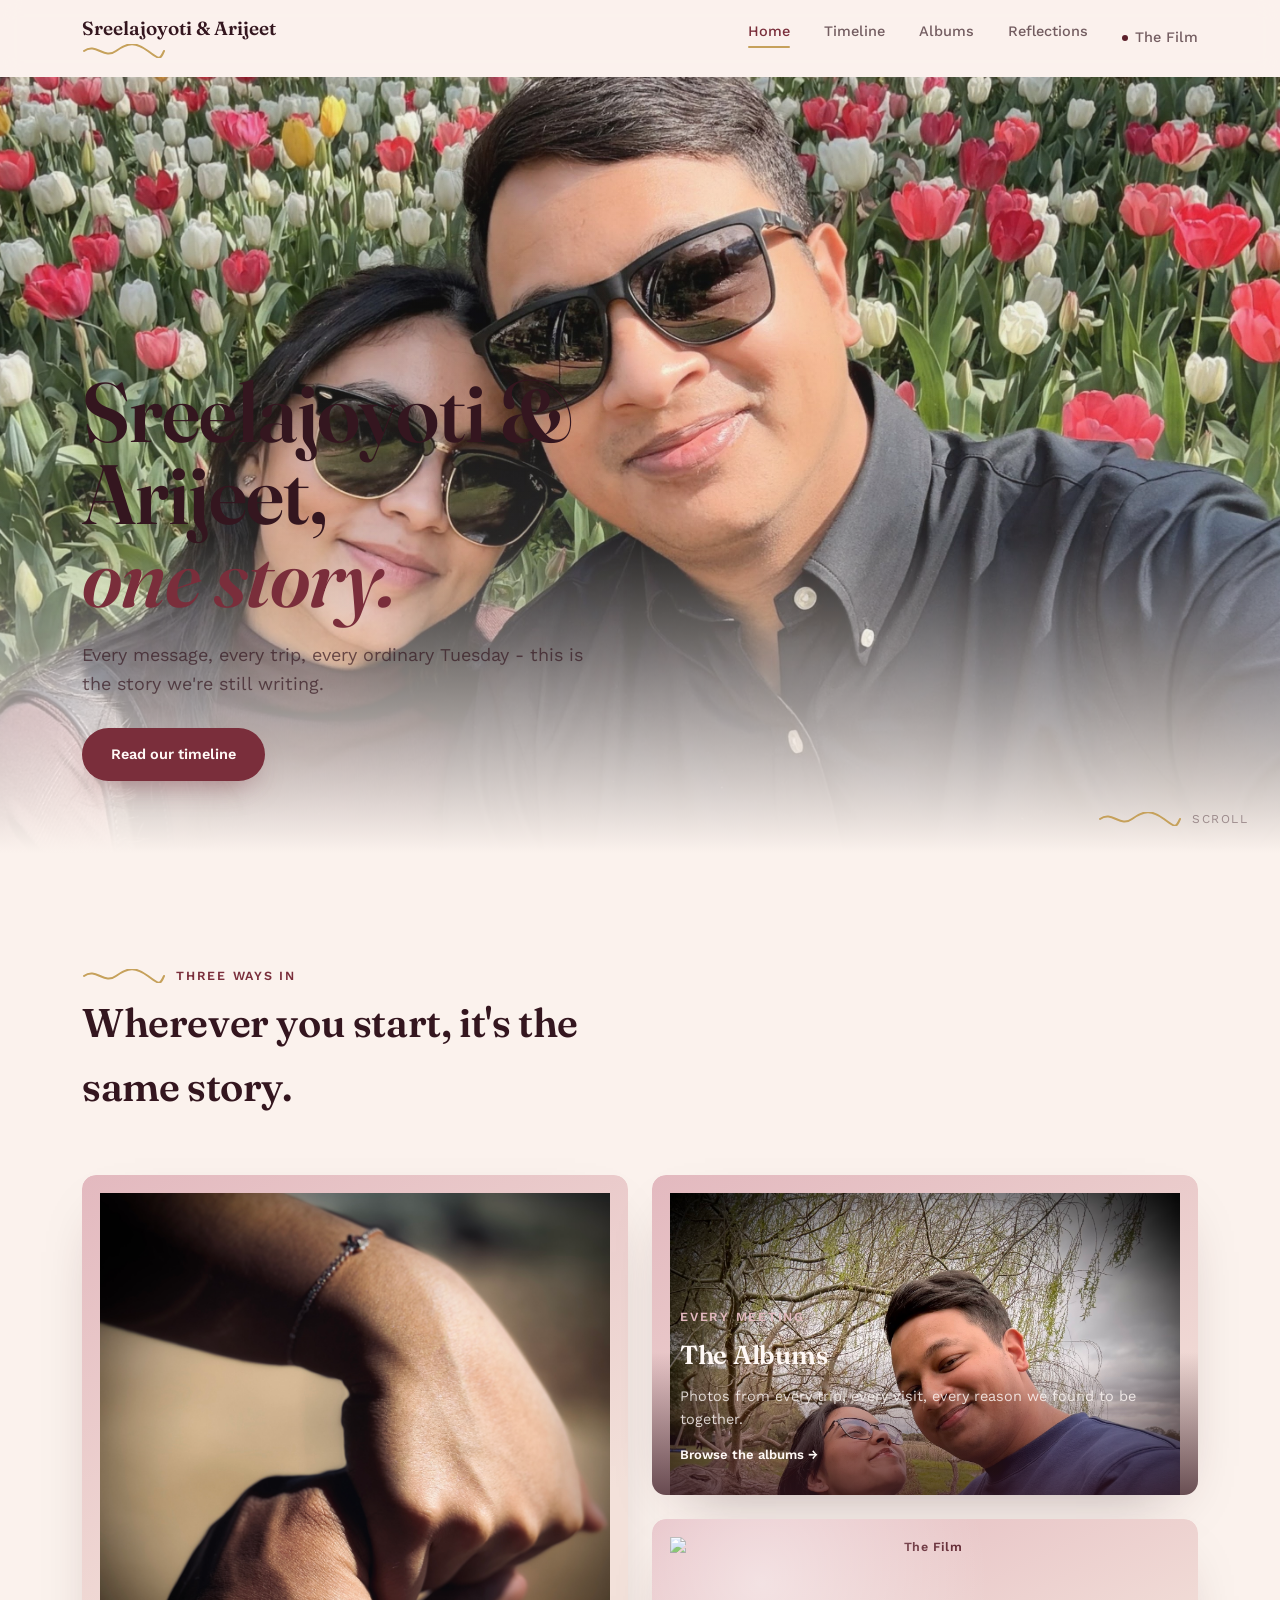
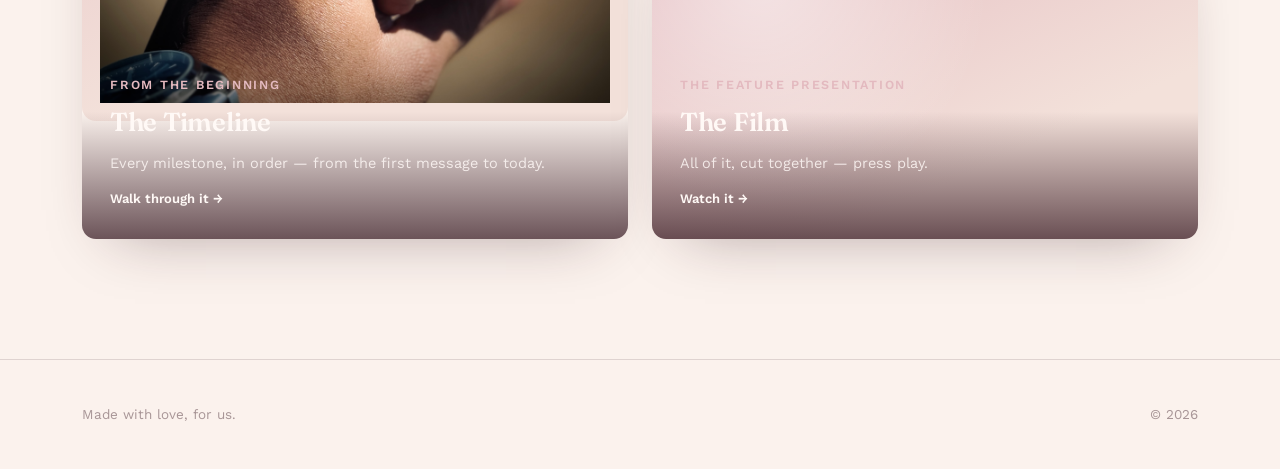
==== commit 079d830d: "Update index.html" ====
--- a/index.html
+++ b/index.html
@@ -24,6 +24,7 @@
         <li><a href="index.html" aria-current="page">Home</a></li>
         <li><a href="timeline.html">Timeline</a></li>
         <li><a href="albums.html">Albums</a></li>
+        <li><a href="reflections.html">Reflections</a></li>
         <li><a href="film.html" class="nav-film">The Film</a></li>
       </ul>
     </nav>
--- a/css/style.css
+++ b/css/style.css
@@ -681,3 +681,68 @@
   font-size: 13.5px;
   color: var(--ink-faint);
 }
+
+.reflections {
+  padding: 20px 0 140px;
+}
+.reflection-card {
+  background: var(--bg-card);
+  border: 1px solid var(--line);
+  border-radius: var(--radius);
+  padding: 34px;
+  margin-bottom: 32px;
+  box-shadow: var(--shadow);
+}
+.reflection-head {
+  margin-bottom: 22px;
+}
+.reflection-date {
+  font-family: var(--serif);
+  font-style: italic;
+  color: var(--gold);
+  font-size: 14px;
+  display: block;
+  margin-bottom: 4px;
+}
+.reflection-title {
+  font-size: 24px;
+  margin: 0;
+}
+.reflection-voices {
+  display: grid;
+  grid-template-columns: 1fr auto 1fr;
+  gap: 28px;
+}
+.reflection-divider {
+  width: 1px;
+  background: var(--line);
+}
+.reflection-voice h4 {
+  font-family: var(--sans);
+  font-size: 12.5px;
+  font-weight: 700;
+  letter-spacing: 0.1em;
+  text-transform: uppercase;
+  color: var(--wine);
+  margin: 0 0 10px;
+}
+.reflection-voice p {
+  font-size: 15px;
+  color: var(--ink-soft);
+  margin: 0 0 1em;
+  white-space: pre-line;
+}
+.reflection-voice p.is-empty {
+  color: var(--ink-faint);
+  font-style: italic;
+}
+@media (max-width: 760px) {
+  .reflection-voices {
+    grid-template-columns: 1fr;
+    gap: 20px;
+  }
+  .reflection-divider {
+    width: 100%;
+    height: 1px;
+  }
+}
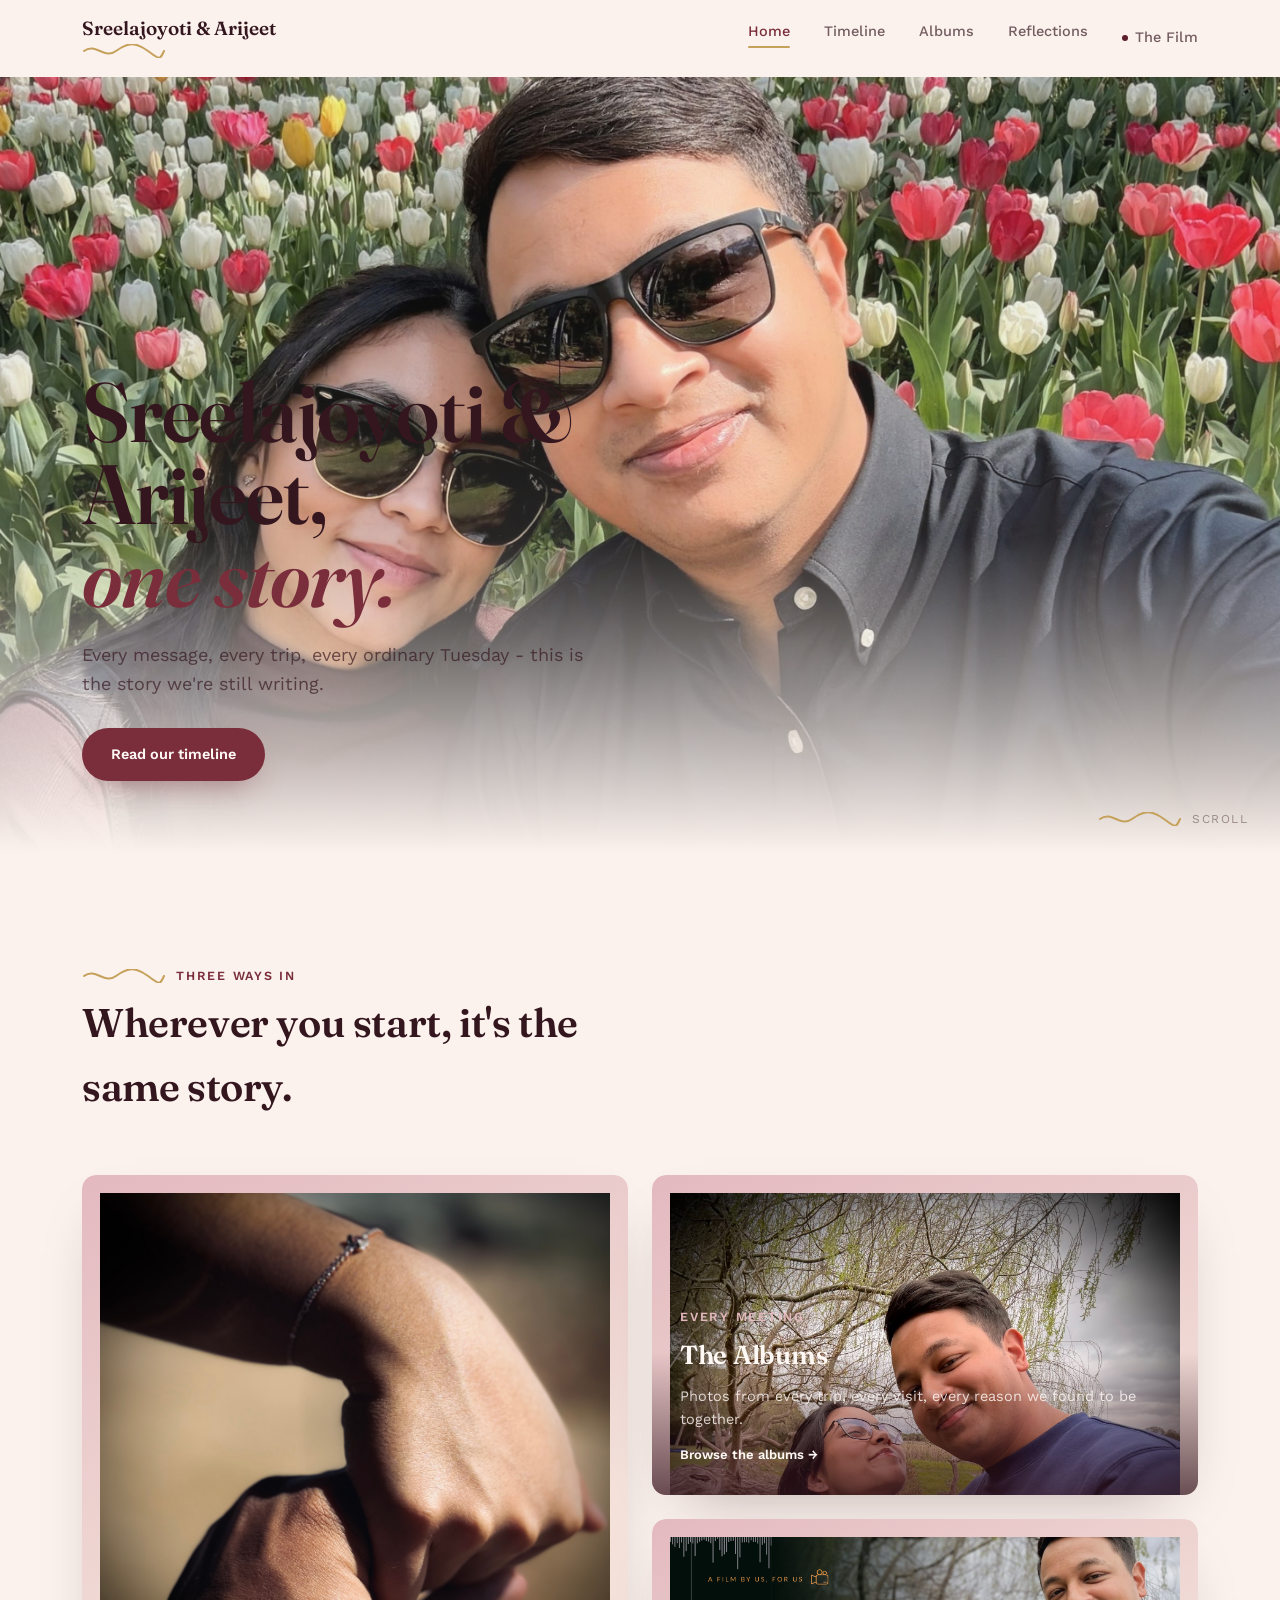
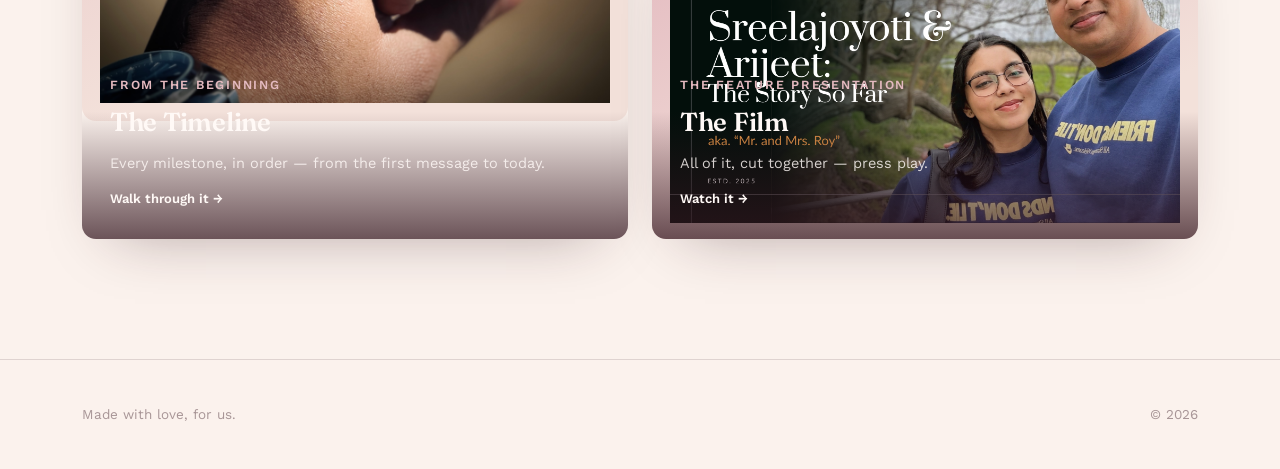
==== commit a82d4253: "Update index.html" ====
--- a/index.html
+++ b/index.html
@@ -69,7 +69,7 @@
         </div>
       </a>
       <a href="film.html" class="door">
-        <img class="placeholder" src="assets/images/film-cover.jpg" alt="The Film">
+        <img class="placeholder" src="assets/images/Index_Cover_Film.png" alt="The Film">
         <div class="door-content">
           <span class="eyebrow">The feature presentation</span>
           <h3>The Film</h3>
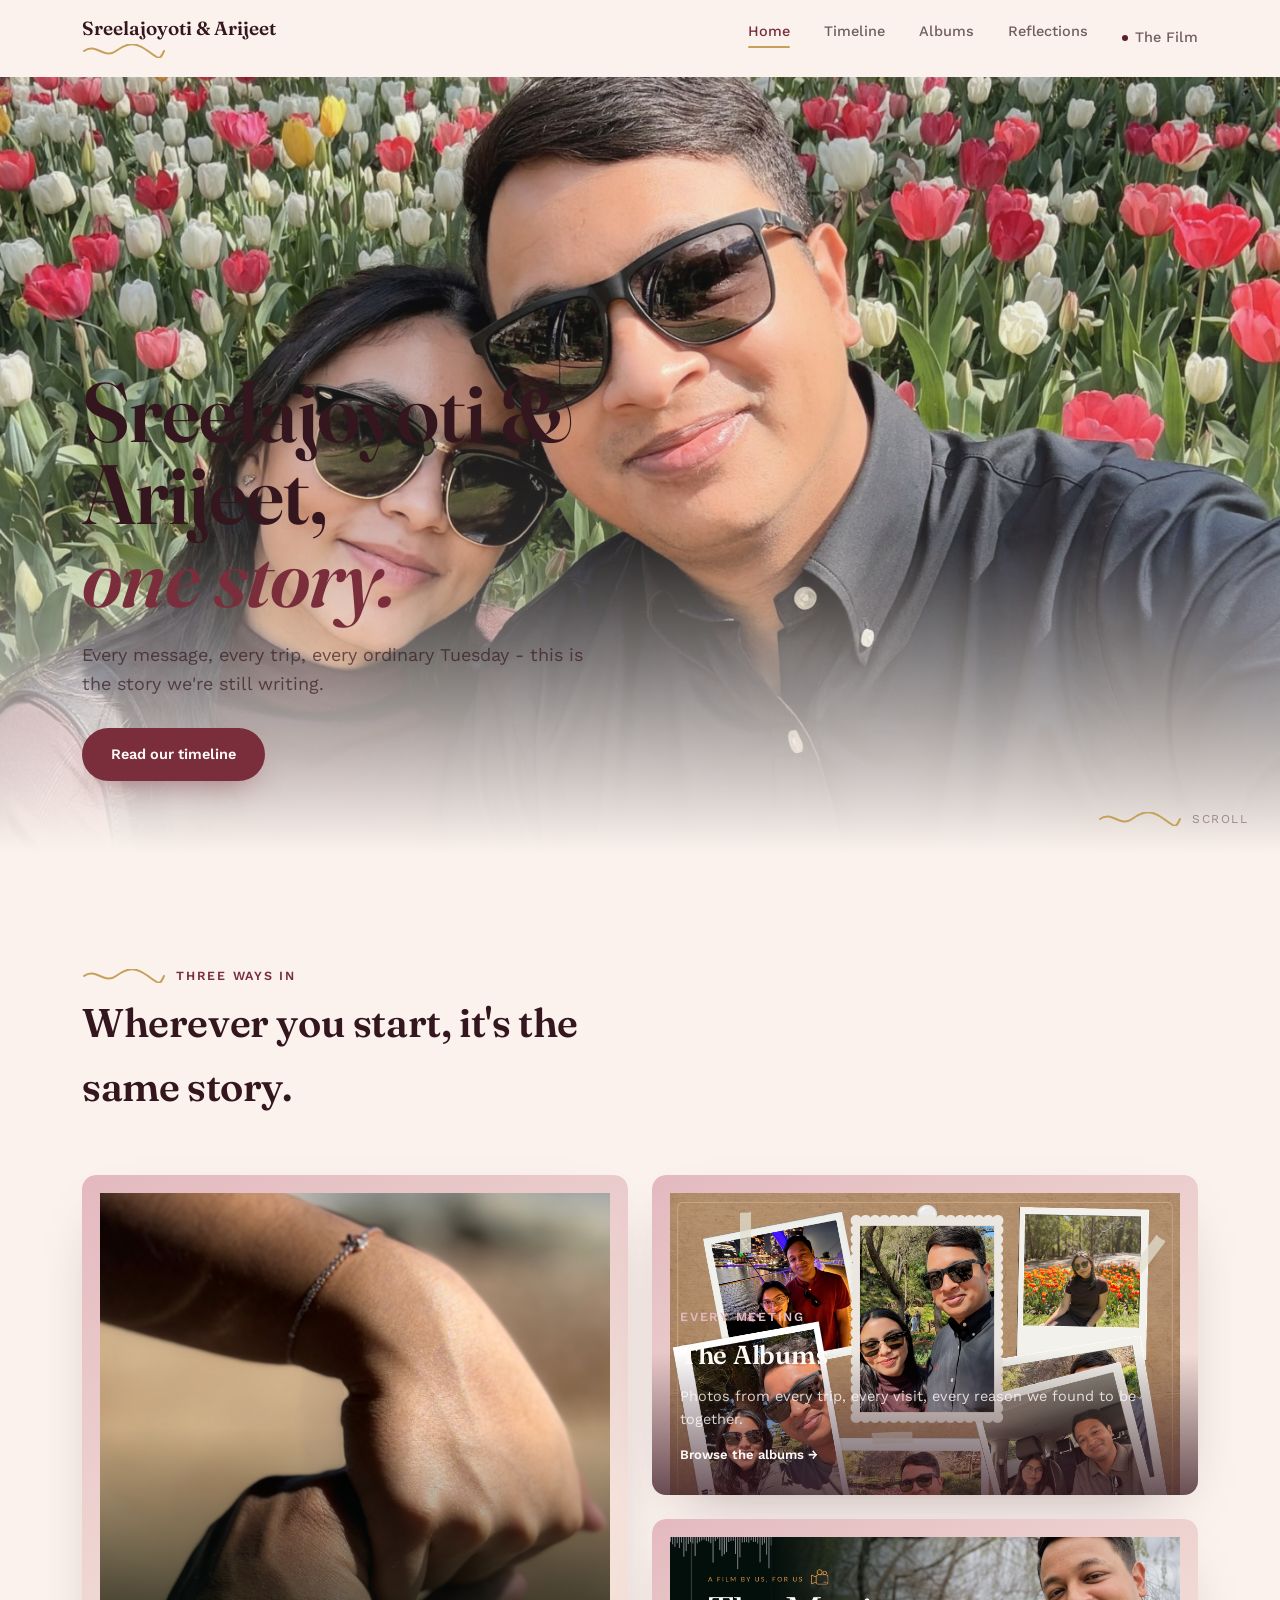
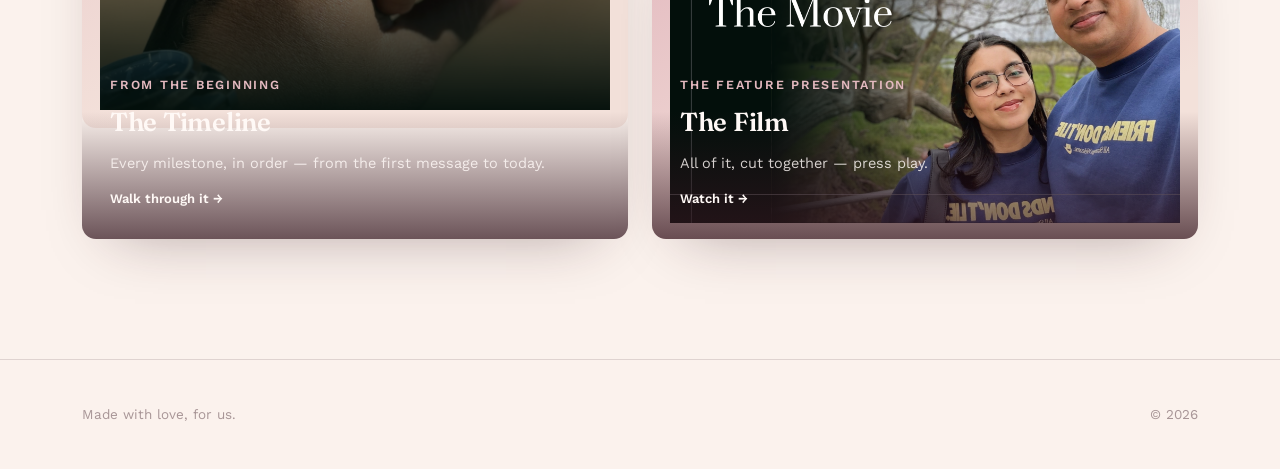
==== commit 7ba20108: "Update index.html" ====
--- a/index.html
+++ b/index.html
@@ -51,7 +51,7 @@
     </div>
     <div class="doors-grid">
       <a href="timeline.html" class="door">
-        <img class="placeholder" src="assets/images/Index_Cover_Timeline.jpg" alt="Timeline">
+        <img class="placeholder" src="assets/images/Index_Cover_Timeline.png" alt="Timeline">
         <div class="door-content">
           <span class="eyebrow">From the beginning</span>
           <h3>The Timeline</h3>
@@ -60,7 +60,7 @@
         </div>
       </a>
       <a href="albums.html" class="door">
-        <img class="placeholder" src="assets/images/Index_Cover_Albums.jpeg" alt="Albums">
+        <img class="placeholder" src="assets/images/Index_Cover_Albums.png" alt="Albums">
         <div class="door-content">
           <span class="eyebrow">Every meeting</span>
           <h3>The Albums</h3>
